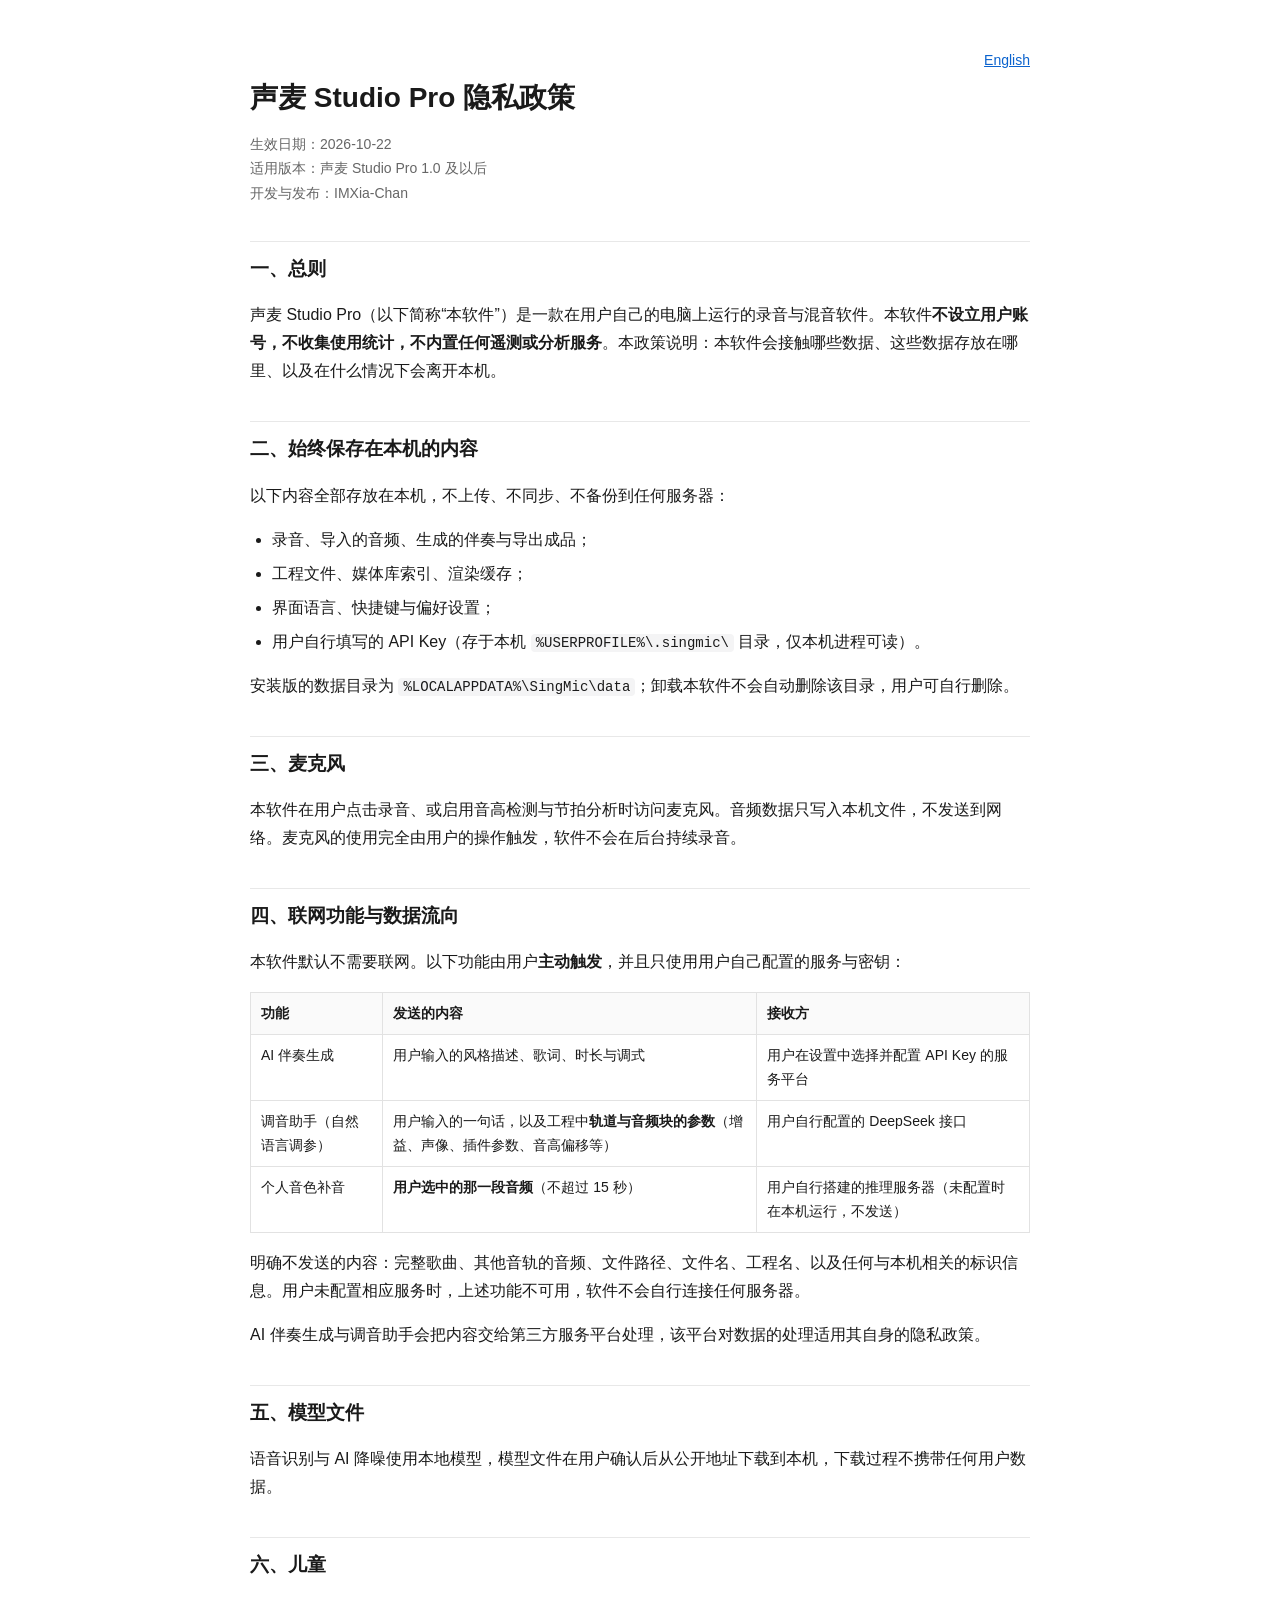
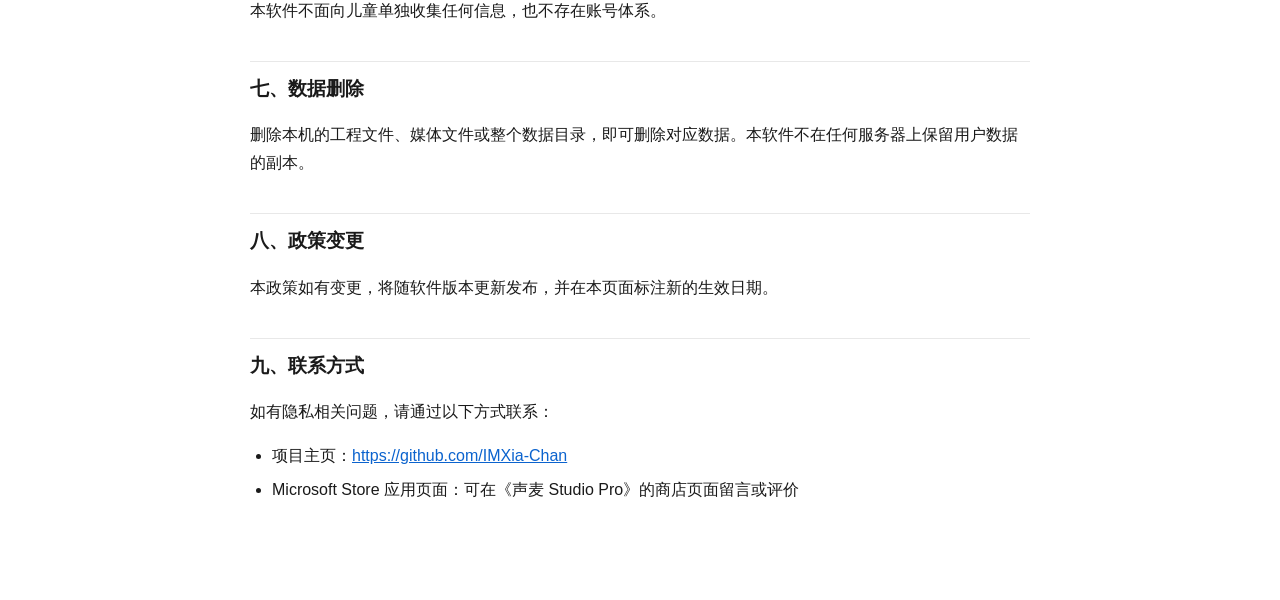
==== docs/index.html @ 47b51130 "Add privacy policy pages for Microsoft Store" ====
<!DOCTYPE html>
<html lang="zh-CN">
<head>
<meta charset="utf-8">
<meta name="viewport" content="width=device-width, initial-scale=1">
<title>声麦 Studio Pro 隐私政策</title>
<style>
  :root { color-scheme: light dark; }
  body { margin: 0; font: 16px/1.75 -apple-system, "Segoe UI", "Microsoft YaHei", sans-serif;
         color: #1a1a1a; background: #fff; }
  main { max-width: 780px; margin: 0 auto; padding: 48px 24px 80px; }
  h1 { font-size: 28px; margin: 0 0 10px; }
  h2 { font-size: 19px; margin: 36px 0 12px; padding-top: 10px; border-top: 1px solid #e8e8e8; }
  .meta { color: #666; font-size: 14px; margin: 0 0 28px; }
  .meta span { display: block; }
  ul { padding-left: 22px; }
  li { margin: 6px 0; }
  code { background: #f4f4f5; padding: 1px 5px; border-radius: 4px; font-size: 14px; }
  table { border-collapse: collapse; width: 100%; margin: 14px 0; font-size: 14px; }
  th, td { border: 1px solid #e2e2e2; padding: 8px 10px; text-align: left; vertical-align: top; }
  th { background: #fafafa; font-weight: 600; }
  .lang { text-align: right; font-size: 14px; margin: 0; }
  a { color: #0b63ce; }
  @media (prefers-color-scheme: dark) {
    body { background: #111; color: #e6e6e6; }
    code { background: #222; } th { background: #191919; }
    th, td, h2 { border-color: #2a2a2a; } a { color: #6cb0ff; } .meta { color: #999; }
  }
</style>
</head>
<body>
<main>
<p class="lang"><a href="en.html">English</a></p>

<h1>声麦 Studio Pro 隐私政策</h1>
<p class="meta">
  <span>生效日期：2026-10-22</span>
  <span>适用版本：声麦 Studio Pro 1.0 及以后</span>
  <span>开发与发布：IMXia-Chan</span>
</p>

<h2>一、总则</h2>
<p>声麦 Studio Pro（以下简称“本软件”）是一款在用户自己的电脑上运行的录音与混音软件。本软件<strong>不设立用户账号，不收集使用统计，不内置任何遥测或分析服务</strong>。本政策说明：本软件会接触哪些数据、这些数据存放在哪里、以及在什么情况下会离开本机。</p>

<h2>二、始终保存在本机的内容</h2>
<p>以下内容全部存放在本机，不上传、不同步、不备份到任何服务器：</p>
<ul>
  <li>录音、导入的音频、生成的伴奏与导出成品；</li>
  <li>工程文件、媒体库索引、渲染缓存；</li>
  <li>界面语言、快捷键与偏好设置；</li>
  <li>用户自行填写的 API Key（存于本机 <code>%USERPROFILE%\.singmic\</code> 目录，仅本机进程可读）。</li>
</ul>
<p>安装版的数据目录为 <code>%LOCALAPPDATA%\SingMic\data</code>；卸载本软件不会自动删除该目录，用户可自行删除。</p>

<h2>三、麦克风</h2>
<p>本软件在用户点击录音、或启用音高检测与节拍分析时访问麦克风。音频数据只写入本机文件，不发送到网络。麦克风的使用完全由用户的操作触发，软件不会在后台持续录音。</p>

<h2>四、联网功能与数据流向</h2>
<p>本软件默认不需要联网。以下功能由用户<strong>主动触发</strong>，并且只使用用户自己配置的服务与密钥：</p>
<table>
  <thead><tr><th>功能</th><th>发送的内容</th><th>接收方</th></tr></thead>
  <tbody>
    <tr><td>AI 伴奏生成</td><td>用户输入的风格描述、歌词、时长与调式</td><td>用户在设置中选择并配置 API Key 的服务平台</td></tr>
    <tr><td>调音助手（自然语言调参）</td><td>用户输入的一句话，以及工程中<strong>轨道与音频块的参数</strong>（增益、声像、插件参数、音高偏移等）</td><td>用户自行配置的 DeepSeek 接口</td></tr>
    <tr><td>个人音色补音</td><td><strong>用户选中的那一段音频</strong>（不超过 15 秒）</td><td>用户自行搭建的推理服务器（未配置时在本机运行，不发送）</td></tr>
  </tbody>
</table>
<p>明确不发送的内容：完整歌曲、其他音轨的音频、文件路径、文件名、工程名、以及任何与本机相关的标识信息。用户未配置相应服务时，上述功能不可用，软件不会自行连接任何服务器。</p>
<p>AI 伴奏生成与调音助手会把内容交给第三方服务平台处理，该平台对数据的处理适用其自身的隐私政策。</p>

<h2>五、模型文件</h2>
<p>语音识别与 AI 降噪使用本地模型，模型文件在用户确认后从公开地址下载到本机，下载过程不携带任何用户数据。</p>

<h2>六、儿童</h2>
<p>本软件不面向儿童单独收集任何信息，也不存在账号体系。</p>

<h2>七、数据删除</h2>
<p>删除本机的工程文件、媒体文件或整个数据目录，即可删除对应数据。本软件不在任何服务器上保留用户数据的副本。</p>

<h2>八、政策变更</h2>
<p>本政策如有变更，将随软件版本更新发布，并在本页面标注新的生效日期。</p>

<h2>九、联系方式</h2>
<p>如有隐私相关问题，请通过以下方式联系：</p>
<ul>
  <li>项目主页：<a href="https://github.com/IMXia-Chan">https://github.com/IMXia-Chan</a></li>
  <li>Microsoft Store 应用页面：可在《声麦 Studio Pro》的商店页面留言或评价</li>
</ul>

</main>
</body>
</html>
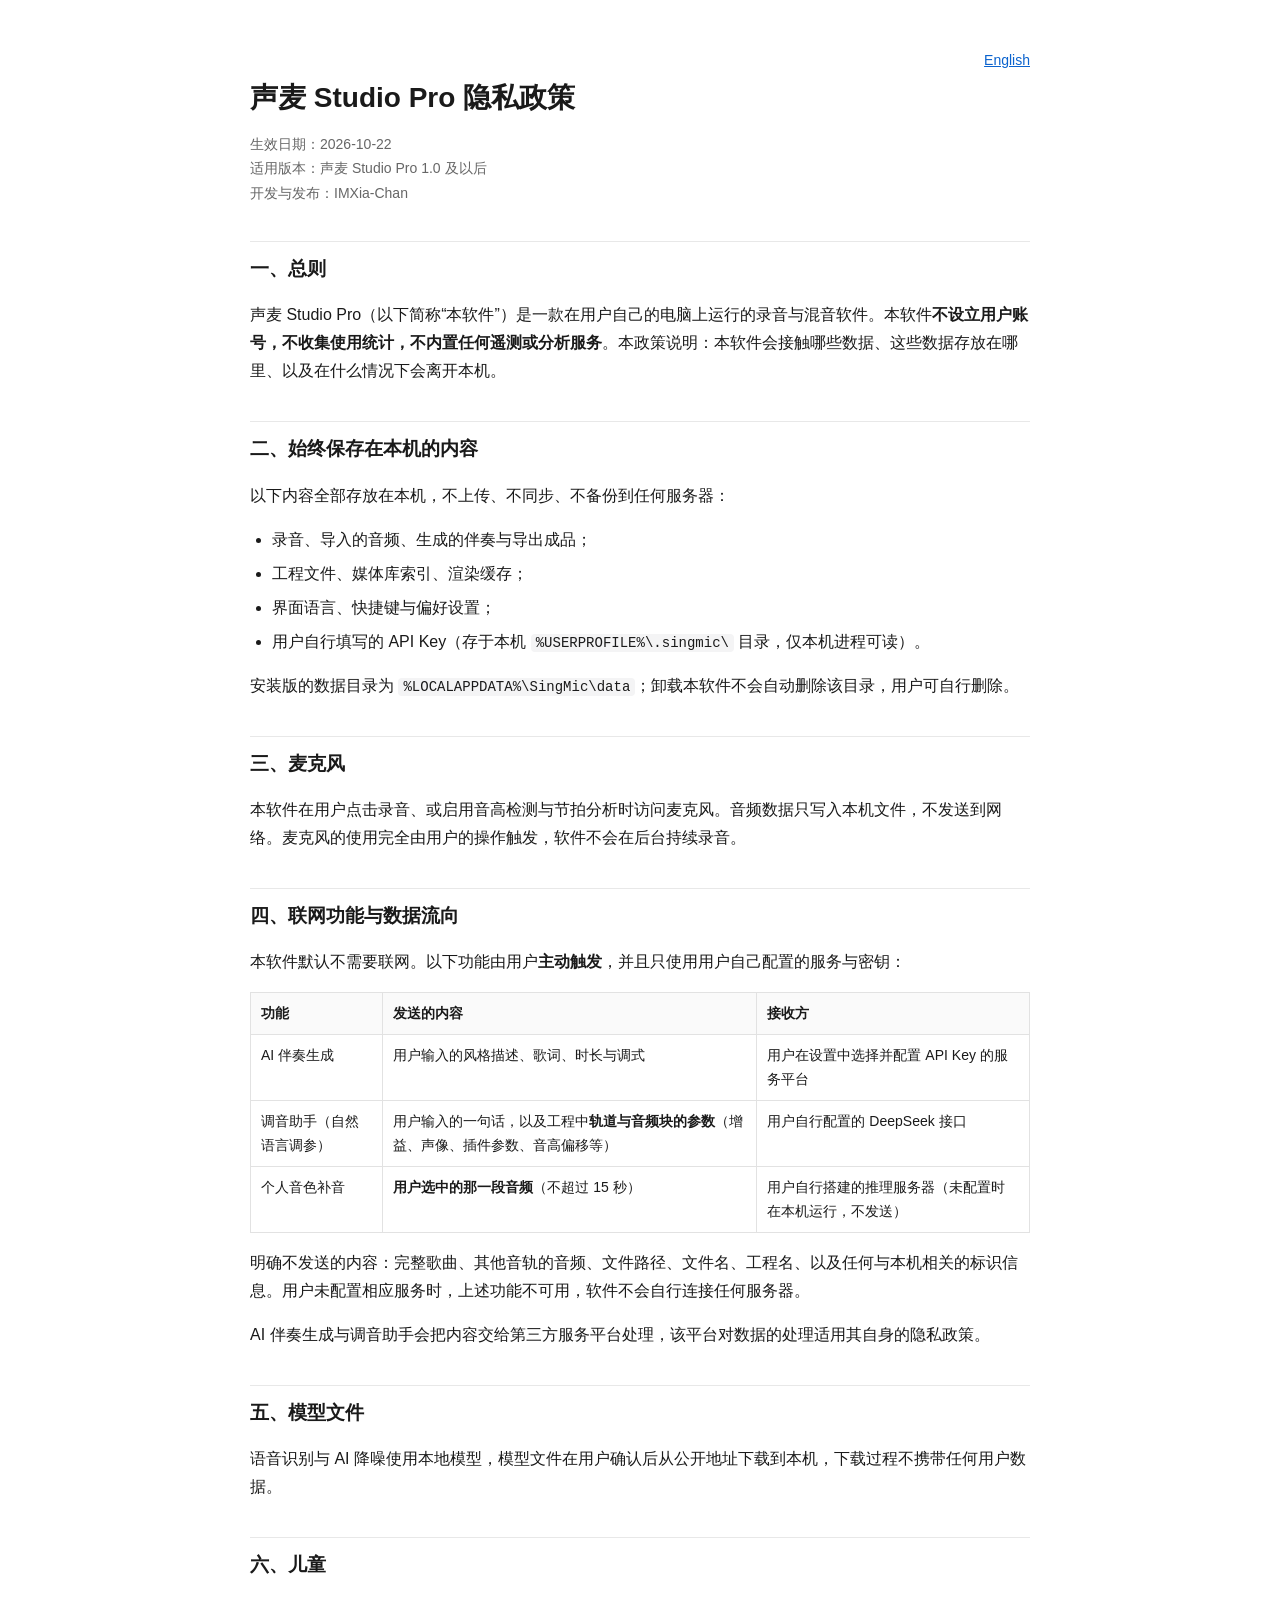
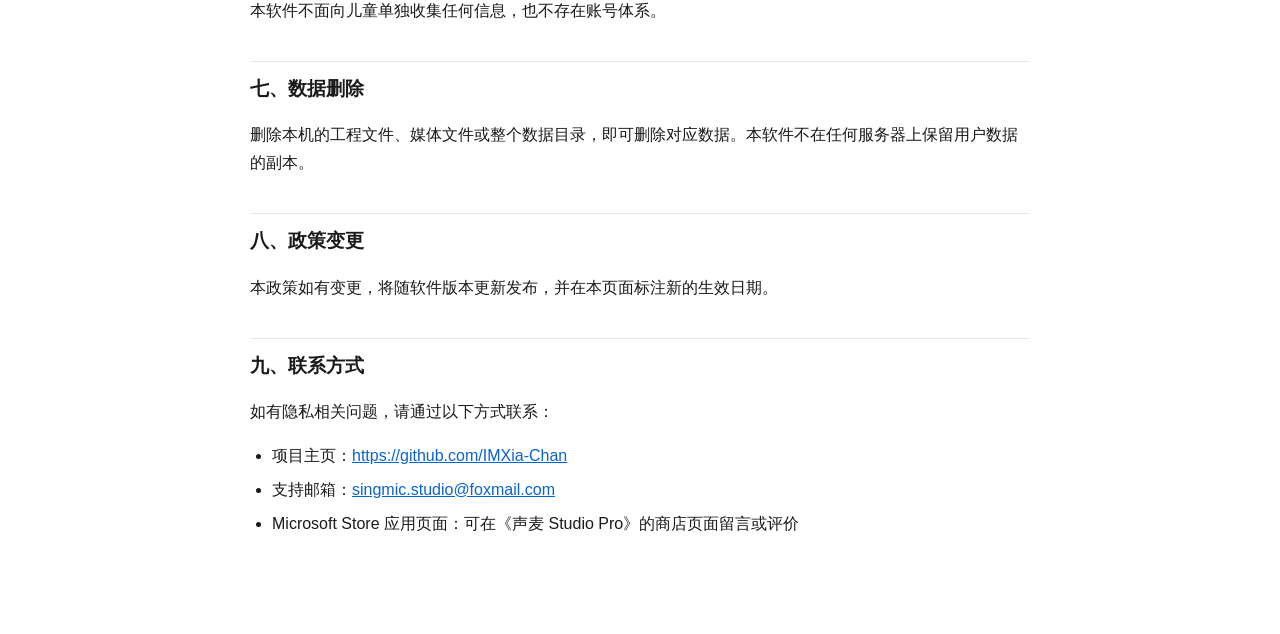
==== commit f056b3e9: "Add support email" ====
--- a/docs/index.html
+++ b/docs/index.html
@@ -84,6 +84,7 @@
 <p>如有隐私相关问题，请通过以下方式联系：</p>
 <ul>
   <li>项目主页：<a href="https://github.com/IMXia-Chan">https://github.com/IMXia-Chan</a></li>
+  <li>支持邮箱：<a href="mailto:singmic.studio@foxmail.com">singmic.studio@foxmail.com</a></li>
   <li>Microsoft Store 应用页面：可在《声麦 Studio Pro》的商店页面留言或评价</li>
 </ul>
 
